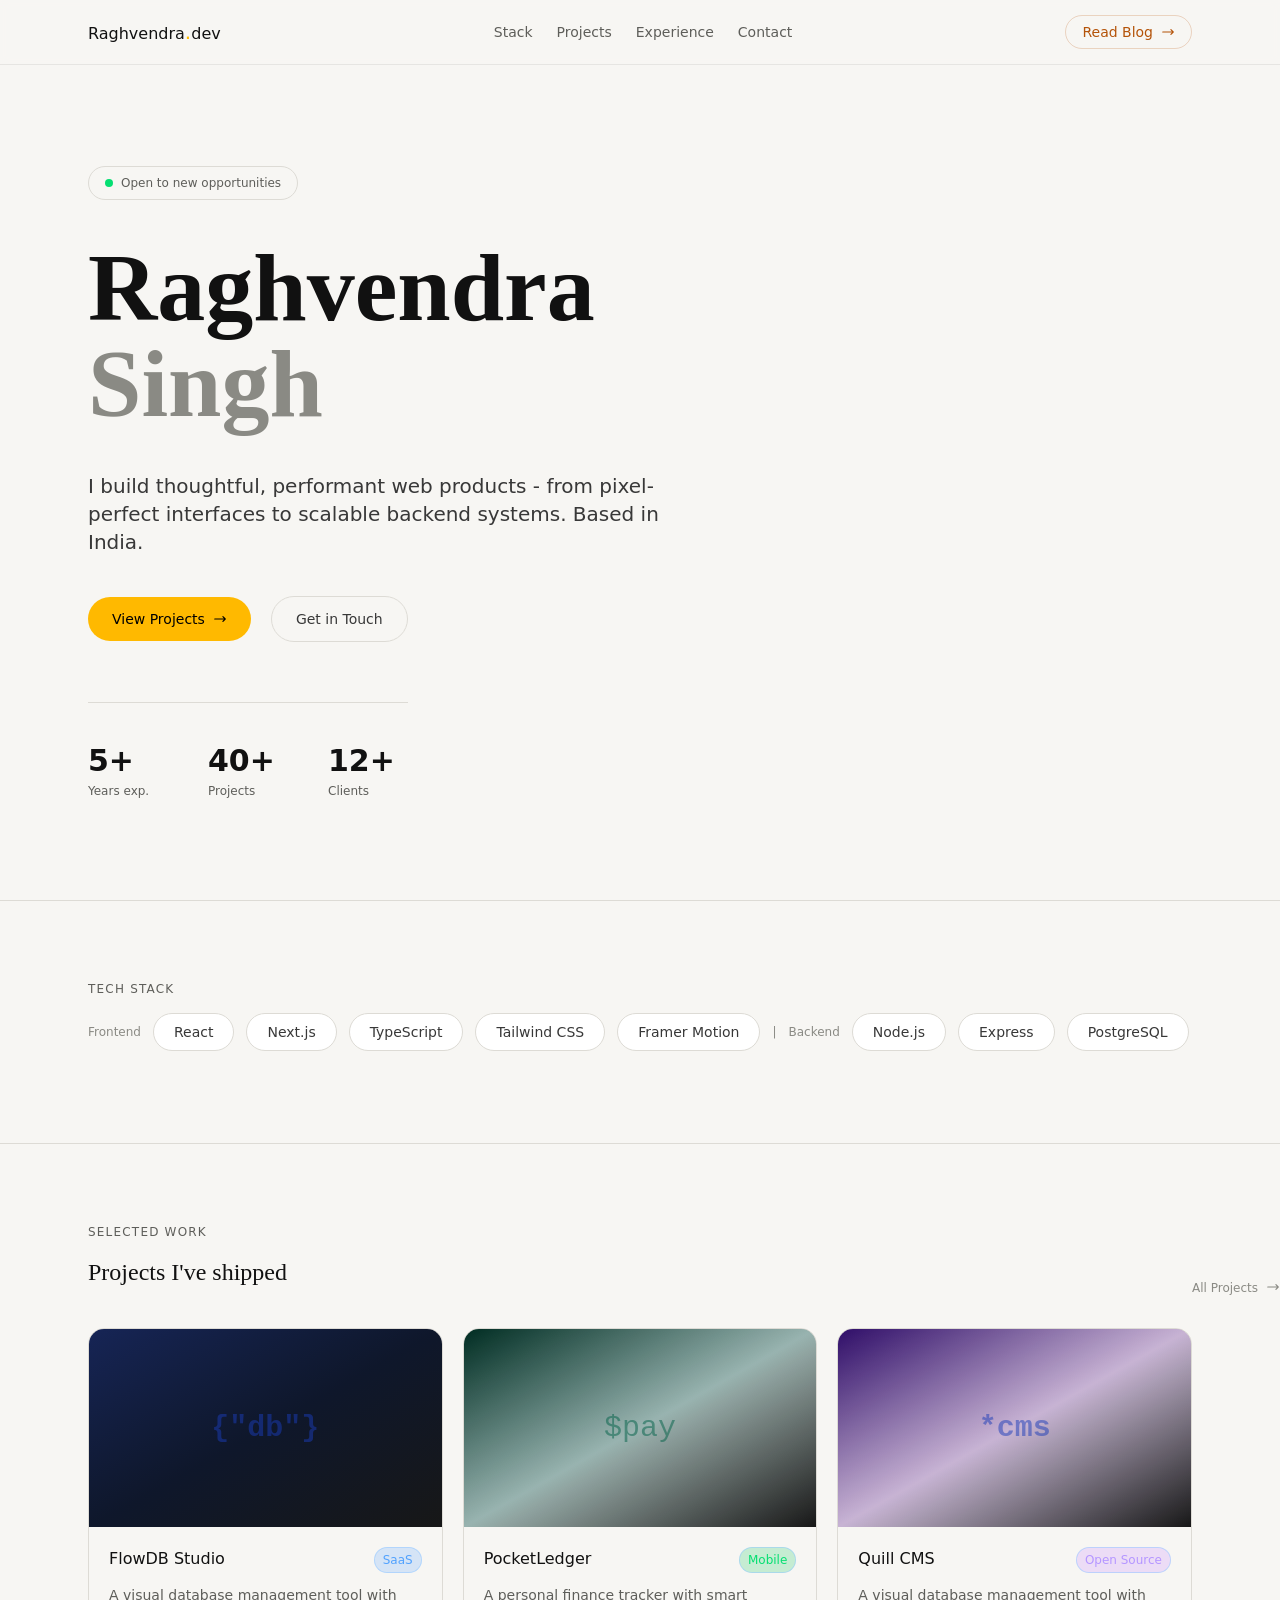
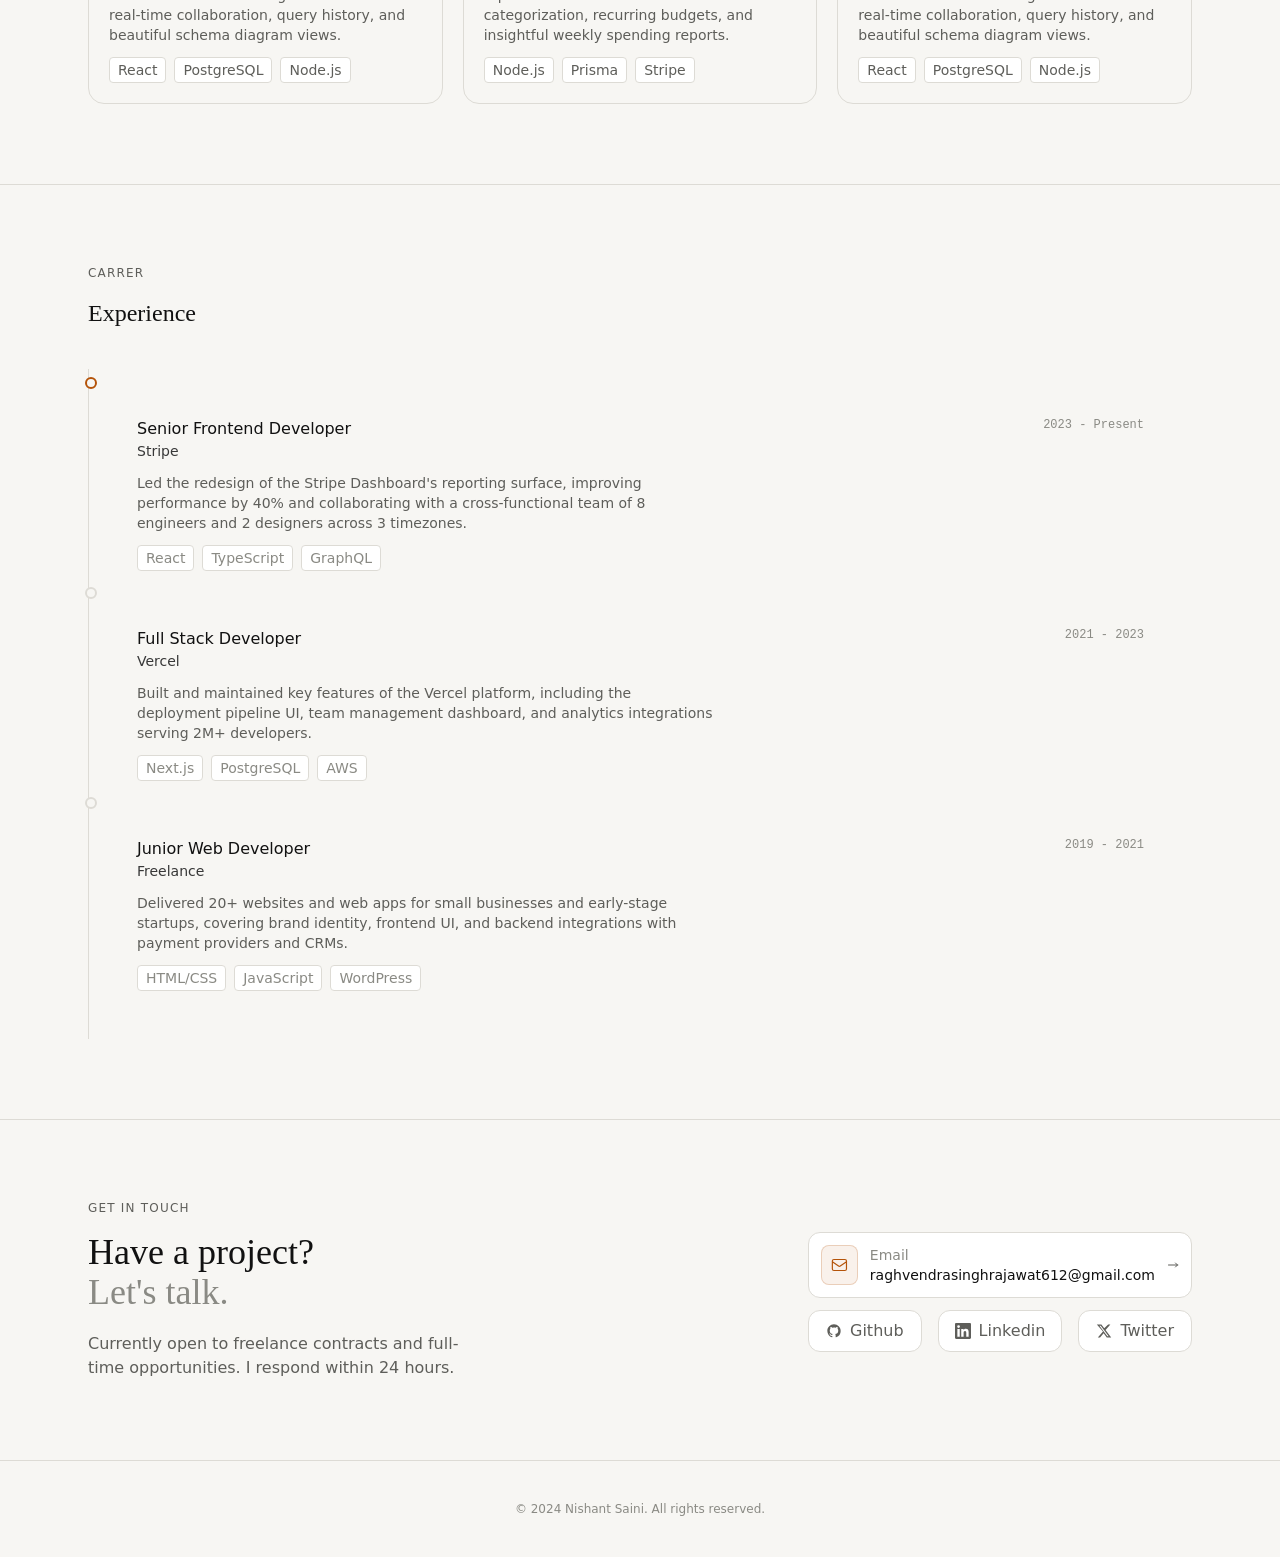
==== index.html @ 2e5f680f "First commit" ====
<!DOCTYPE html>
<html lang="en">

<head>
  <meta charset="UTF-8">
  <meta name="viewport" content="width=device-width, initial-scale=1.0">
  <title>Document</title>
  <link rel="stylesheet" href="output.css">
</head>

<body>
  <header class="border-b border-(--border-subtle) fixed inset-x-0 bg-(--navbar-bg) backdrop-blur-xs z-10">
    <nav class="flex justify-between max-w-6xl mx-auto px-6 items-center h-16">
      <a href="">Raghvendra<span class="text-amber-400 text-xl">.</span>dev</a>

      <ul class="hidden md:flex gap-6 text-sm text-(--text-3)">
        <a href="#text-stack"> <li class="cursor-pointer hover:text-(--text-1) transition-all duration-200">Stack</li></a>
        <a href="#project"> <li class="cursor-pointer hover:text-(--text-1) transition-all duration-200">Projects</li></a>
        <a href="#exp">  <li class="cursor-pointer hover:text-(--text-1) transition-all duration-200">Experience</li></a>
        <a href="#cont"> <li class="cursor-pointer hover:text-(--text-1) transition-all duration-200">Contact</li></a>
       
       
      
       
      </ul>

      <a href="blog.html" class="flex items-center gap-2 text-sm text-(--accent) border border-(--accent-border) px-4 py-1.5
        rounded-full hover:bg-(--accent-dim) hover:border-(--accent) transition-all duration-200">Read Blog <svg
          class="w-3.5 h-3.5" fill="none" stroke="currentColor" viewBox="0 0 24 24">
          <path stroke-linecap="round" stroke-linejoin="round" stroke-width="2" d="M17 8l4 4m0 0l-4 4m4-4H3" />
        </svg>
      </a>
    </nav>
  </header>

  <section class="min-h-screen pt-16 flex justify-center items-center">
    <div class="max-w-6xl mx-auto px-6 text-white w-full">

      <div
        class="inline-flex items-center gap-2 border border-(--border) px-4 py-2 rounded-full text-xs text-(--text-3) mb-10">
        <span class="inline-block h-2 w-2 bg-green-400 rounded-full animate-pulse"></span>
        <p>Open to new opportunities</p>
      </div>

      <h1 class="font-serif text-6xl md:text-8xl lg:text-[6rem] font-bold mb-10 animate-fade-in-up-1">
        <p class="text-(--text-1)">Raghvendra</p>
        <p class="text-(--text-4)">Singh</p>
      </h1>

      <p class="text-(--text-2) text-lg md:text-xl max-w-xl mb-10 animate-fade-in-up-2">I build thoughtful, performant
        web products - from pixel-perfect interfaces to scalable backend systems. Based in India.</p>

      <div class="flex gap-5 items-center mb-15 animate-fade-in-up-2">
        <a href=""
          class="bg-amber-400 hover:bg-amber-300 transition-all duration-200 text-black text-sm font-medium rounded-full px-6 py-3 flex items-center gap-2">View
          Projects <svg class="w-3.5 h-3.5" fill="none" stroke="currentColor" viewBox="0 0 24 24">
            <path stroke-linecap="round" stroke-linejoin="round" stroke-width="2" d="M17 8l4 4m0 0l-4 4m4-4H3" />
          </svg>
        </a>
        <a href="" class="rounded-full px-6 py-3 border border-(--border) text-(--text-2)
        text-sm">Get in Touch</a>
      </div>

      <div class="border-t border-(--border) grid grid-cols-3 pt-10 gap-10 max-w-xs animate-fade-in-up-3">
        <div>
          <p class="text-3xl font-semibold mb-1 text-(--text-1)">5+</p>
          <p class="text-xs text-(--text-3)">Years exp.</p>
        </div>
        <div>
          <p class="text-3xl font-semibold mb-1 text-(--text-1)">40+</p>
          <p class="text-xs text-(--text-3)">Projects</p>
        </div>
        <div>
          <p class="text-3xl font-semibold mb-1 text-(--text-1)">12+</p>
          <p class="text-xs text-(--text-3)">Clients</p>
        </div>
      </div>
    </div>



  </section>


  <section id="text-stack" class="border-t border-(--border) py-20">
    <div class="max-w-6xl mx-auto px-6">
      <h2 class="uppercase text-(--text-3) text-xs tracking-widest mb-4">Tech Stack</h2>

      <div class="flex gap-3 items-center overflow-x-auto pb-3">
        <p class="text-xs text-(--text-4) text-nowrap">Frontend</p>
        <p
          class="text-sm text-(--text-2) border border-(--border) px-5 py-2
            rounded-full bg-(--surface-solid) hover:text-(--accent) hover:border-(--accent-dim) transition-all duration-200 cursor-default text-nowrap">
          React</p>
        <p
          class="text-sm text-(--text-2) border border-(--border) px-5 py-2
            rounded-full bg-(--surface-solid) hover:text-(--accent) hover:border-(--accent-dim) transition-all duration-200 cursor-default text-nowrap">
          Next.js</p>
        <p
          class="text-sm text-(--text-2) border border-(--border) px-5 py-2
            rounded-full bg-(--surface-solid) hover:text-(--accent) hover:border-(--accent-dim) transition-all duration-200 cursor-default text-nowrap">
          TypeScript</p>
        <p
          class="text-sm text-(--text-2) border border-(--border) px-5 py-2
            rounded-full bg-(--surface-solid) hover:text-(--accent) hover:border-(--accent-dim) transition-all duration-200 cursor-default text-nowrap">
          Tailwind CSS</p>
        <p
          class="text-sm text-(--text-2) border border-(--border) px-5 py-2
            rounded-full bg-(--surface-solid) hover:text-(--accent) hover:border-(--accent-dim) transition-all duration-200 cursor-default text-nowrap">
          Framer Motion</p>
        <p class="text-xs text-(--text-4)">|</p>
        <p class="text-xs text-(--text-4) text-nowrap">Backend</p>
        <p
          class="text-sm text-(--text-2) border border-(--border) px-5 py-2
            rounded-full bg-(--surface-solid) hover:text-(--accent) hover:border-(--accent-dim) transition-all duration-200 cursor-default text-nowrap">
          Node.js</p>
        <p
          class="text-sm text-(--text-2) border border-(--border) px-5 py-2
            rounded-full bg-(--surface-solid) hover:text-(--accent) hover:border-(--accent-dim) transition-all duration-200 cursor-default text-nowrap">
          Express</p>
        <p
          class="text-sm text-(--text-2) border border-(--border) px-5 py-2
            rounded-full bg-(--surface-solid) hover:text-(--accent) hover:border-(--accent-dim) transition-all duration-200 cursor-default text-nowrap">
          PostgreSQL</p>
        <p
          class="text-sm text-(--text-2) border border-(--border) px-5 py-2
            rounded-full bg-(--surface-solid) hover:text-(--accent) hover:border-(--accent-dim) transition-all duration-200 cursor-default text-nowrap">
          Prisma ORM</p>
        <p
          class="text-sm text-(--text-2) border border-(--border) px-5 py-2
            rounded-full bg-(--surface-solid) hover:text-(--accent) hover:border-(--accent-dim) transition-all duration-200 cursor-default text-nowrap">
          Redis</p>
        <p class="text-xs text-(--text-4)">|</p>
        <p class="text-xs text-(--text-4) text-nowrap">Devops</p>
        <p
          class="text-sm text-(--text-2) border border-(--border) px-5 py-2
            rounded-full bg-(--surface-solid) hover:text-(--accent) hover:border-(--accent-dim) transition-all duration-200 cursor-default text-nowrap">
          Docker</p>
        <p
          class="text-sm text-(--text-2) border border-(--border) px-5 py-2
            rounded-full bg-(--surface-solid) hover:text-(--accent) hover:border-(--accent-dim) transition-all duration-200 cursor-default text-nowrap">
          AWS</p>
        <p
          class="text-sm text-(--text-2) border border-(--border) px-5 py-2
            rounded-full bg-(--surface-solid) hover:text-(--accent) hover:border-(--accent-dim) transition-all duration-200 cursor-default text-nowrap">
          Vercel</p>
        <p
          class="text-sm text-(--text-2) border border-(--border) px-5 py-2
            rounded-full bg-(--surface-solid) hover:text-(--accent) hover:border-(--accent-dim) transition-all duration-200 cursor-default text-nowrap">
          GitHuv CI/CD</p>
      </div>
    </div>
  </section>


  <section id="project" class="border-t border-(--border) py-20">
    <div class="max-w-6xl mx-auto px-6">
      <h2 class="uppercase text-(--text-3) text-xs tracking-widest mb-4">Selected Work</h2>

      <div class="flex items-center justify-between mb-10">
        <h3 class="font-serif text-2xl">Projects I've shipped</h3>
        <a href="" class="flex text-center gap-2 text-xs text-(--text-4) hover:text-(--accent) translate-full duration-200
     ">All Projects <svg class="w-3.5 h-3.5" fill="none" stroke="currentColor" viewBox="0 0 24 24">
            <path stroke-linecap="round" stroke-linejoin="round" stroke-width="2" d="M17 8l4 4m0 0l-4 4m4-4H3" />
          </svg></a>
      </div>
      <div class="grid grid-cols-1 gap-5 md:grid-cols-2 lg:grid-cols-3">
        <article
          class=" group border border-(--border) rounded-2xl overflow-hidden hover:-translate-y-1.5 transition-all duration-300 hover:border-white/30">
          <div
            class="relative aspect-video flex items-center justify-center bg-linear-to-br from-blue-950 via-slate-900 to-neutral-900">
            <p class="text-3xl font-mono  text-blue-800/50
          font-bold">{"db"}</p>
            <div
              class="absolute bg-black/0 inset-0 group-hover:bg-black/35 flex justify-center items-center transition-all duration-400">
              <p
                class="absolute opacity-0 border border-white/20 rounded-full px-3 py-1.5 group-hover:opacity-100 transition-all duration-400 flex items-center gap-2 bg-white/10 text-xs backdrop-blur-2xl">
                View Project <svg class="w-3.5 h-3.5" fill="none" stroke="currentColor" viewBox="0 0 24 24">
                  <path stroke-linecap="round" stroke-linejoin="round" stroke-width="2" d="M17 8l4 4m0 0l-4 4m4-4H3" />
                </svg>
              </p>
            </div>

          </div>
          <div class="p-5">
            <div class="flex justify-between mb-3">
              <h3>FlowDB Studio</h3>
              <p class="text-xs border border-blue-300/50 px-2 py-1 text-blue-400 rounded-full bg-blue-400/20">SaaS</p>
            </div>
            <p class="mb-3 text-sm text-(--text-3)">A visual database management tool with real-time collaboration,
              query history, and beautiful schema diagram views.</p>
            <div class="flex gap-2 flex-wrap">
              <p class="text-sm text-(--text-3) px-2 py-0.5 border border-(--border) rounded bg-(--surface-solid)">React
              </p>
              <p class="text-sm text-(--text-3) px-2 py-0.5 border border-(--border) rounded bg-(--surface-solid)">
                PostgreSQL</p>
              <p class="text-sm text-(--text-3) px-2 py-0.5 border border-(--border) rounded bg-(--surface-solid)">
                Node.js</p>
            </div>
          </div>
        </article>

        <article
          class=" group border border-(--border) rounded-2xl overflow-hidden hover:-translate-y-1.5 transition-all duration-300 hover:border-white/30">
          <div class="relative aspect-video flex items-center justify-center bg-linear-to-br from-emerald-950 via-teal-900/40 to-neutral-900
">
            <p class="text-3xl font-mono text-emerald-800/50
              ">$pay</p>
            <div
              class="absolute bg-black/0 inset-0 group-hover:bg-black/35 flex justify-center items-center transition-all duration-400">
              <p
                class="absolute opacity-0 border border-white/20 rounded-full px-3 py-1.5 group-hover:opacity-100 transition-all duration-400 flex items-center gap-2 bg-white/10 text-xs backdrop-blur-2xl">
                View Project <svg class="w-3.5 h-3.5" fill="none" stroke="currentColor" viewBox="0 0 24 24">
                  <path stroke-linecap="round" stroke-linejoin="round" stroke-width="2" d="M17 8l4 4m0 0l-4 4m4-4H3" />
                </svg>
              </p>
            </div>

          </div>
          <div class="p-5">
            <div class="flex justify-between mb-3">
              <h3>PocketLedger</h3>
              <p class="text-xs border border-blue-300/50 px-2 py-1 text-green-400 rounded-full bg-green-500/20">Mobile
              </p>
            </div>
            <p class="mb-3 text-sm text-(--text-3)">A personal finance tracker with smart categorization, recurring
              budgets, and insightful weekly spending reports.</p>
            <div class="flex gap-2 flex-wrap">
              <p class="text-sm text-(--text-3) px-2 py-0.5 border border-(--border) rounded bg-(--surface-solid)">
                Node.js</p>
              <p class="text-sm text-(--text-3) px-2 py-0.5 border border-(--border) rounded bg-(--surface-solid)">
                Prisma</p>
              <p class="text-sm text-(--text-3) px-2 py-0.5 border border-(--border) rounded bg-(--surface-solid)">
                Stripe</p>
            </div>
          </div>
        </article>

        <article
          class=" group border border-(--border) rounded-2xl overflow-hidden hover:-translate-y-1.5 transition-all duration-300 hover:border-white/30 md:col-span-2 lg:col-span-1">
          <div class="relative aspect-video flex items-center justify-center bg-linear-to-br  from-violet-950 via-purple-900/30 to-neutral-900
">
            <p class="text-3xl font-mono  text-blue-800/50
          font-bold"> *cms</p>
            <div
              class="absolute bg-black/0 inset-0 group-hover:bg-black/35 flex justify-center items-center transition-all duration-400">
              <p
                class="absolute opacity-0 border border-white/20 rounded-full px-3 py-1.5 group-hover:opacity-100 transition-all duration-400 flex items-center gap-2 bg-white/10 text-xs backdrop-blur-2xl">
                View Project <svg class="w-3.5 h-3.5" fill="none" stroke="currentColor" viewBox="0 0 24 24">
                  <path stroke-linecap="round" stroke-linejoin="round" stroke-width="2" d="M17 8l4 4m0 0l-4 4m4-4H3" />
                </svg>
              </p>
            </div>

          </div>
          <div class="p-5">
            <div class="flex justify-between mb-3">
              <h3>Quill CMS</h3>
              <p class="text-xs border border-blue-300/50 px-2 py-1 text-violet-400/80 rounded-full bg-purple-400/20">
                Open Source
              </p>
            </div>
            <p class="mb-3 text-sm text-(--text-3)">A visual database management tool with real-time collaboration,
              query history, and beautiful schema diagram views.</p>
            <div class="flex gap-2 flex-wrap">
              <p class="text-sm text-(--text-3) px-2 py-0.5 border border-(--border) rounded bg-(--surface-solid)">React
              </p>
              <p class="text-sm text-(--text-3) px-2 py-0.5 border border-(--border) rounded bg-(--surface-solid)">
                PostgreSQL</p>
              <p class="text-sm text-(--text-3) px-2 py-0.5 border border-(--border) rounded bg-(--surface-solid)">
                Node.js</p>
            </div>
          </div>
        </article>
      </div>
    </div>


  </section>


  <section id="exp" class="border-t border-(--border) py-20">
    <div class="max-w-6xl mx-auto px-6">
      <h2 class="uppercase text-(--text-3) text-xs tracking-widest mb-4">Carrer</h2>
      <h3 class="font-serif text-2xl mb-10">Experience</h3>
      <div class="border-l border-(--border)">

        <div class="relative">
          <div class="-left-1 top-2 absolute border-2 border-(--accent) rounded-full w-3 h-3 bg-(--surface)">

          </div>
          <div class="p-12">
            <div class="flex flex-col md:flex-row justify-between mb-3 gap-2">
              <div>
                <h3>Senior Frontend Developer</h3>
                <p class="font-light text-(--text-2) text-sm">Stripe</p>
              </div>

              <p class="text-xs font-mono text-(--text-4)">2023 - Present</p>
            </div>

            <p class="mb-3 text-sm text-(--text-3) max-w-xl">Led the redesign of the Stripe Dashboard's reporting
              surface, improving performance by 40% and collaborating with a cross-functional team of 8 engineers and 2
              designers across 3 timezones.</p>
            <div class="flex gap-2 flex-wrap">
              <p class="text-sm text-(--text-4) px-2 py-0.5 border border-(--border) rounded bg-(--surface-solid)">React
              </p>
              <p class="text-sm text-(--text-4) px-2 py-0.5 border border-(--border) rounded bg-(--surface-solid)">
                TypeScript</p>
              <p class="text-sm text-(--text-4) px-2 py-0.5 border border-(--border) rounded bg-(--surface-solid)">
                GraphQL</p>
            </div>
          </div>
        </div>

        <div class="relative">
          <div class="-left-1 top-2 absolute border-2 border-(--border) rounded-full w-3 h-3 bg-(--surface)">

          </div>
          <div class="p-12 -mt-10">
            <div class="flex flex-col md:flex-row justify-between mb-3 gap-2">
              <div>
                <h3>Full Stack Developer</h3>
                <p class="font-light text-(--text-2) text-sm">Vercel</p>
              </div>

              <p class="text-xs font-mono text-(--text-4)">2021 - 2023</p>
            </div>

            <p class="mb-3 text-sm text-(--text-3) max-w-xl">Built and maintained key features of the Vercel platform,
              including the deployment pipeline UI, team management dashboard, and analytics integrations serving 2M+
              developers.</p>
            <div class="flex gap-2 flex-wrap">
              <p class="text-sm text-(--text-4) px-2 py-0.5 border border-(--border) rounded bg-(--surface-solid)">
                Next.js
              </p>
              <p class="text-sm text-(--text-4) px-2 py-0.5 border border-(--border) rounded bg-(--surface-solid)">
                PostgreSQL</p>
              <p class="text-sm text-(--text-4) px-2 py-0.5 border border-(--border) rounded bg-(--surface-solid)">AWS
              </p>
            </div>
          </div>
        </div>

        <div class="relative">
          <div class="-left-1 top-2 absolute border-2 border-(--border) rounded-full w-3 h-3 bg-(--surface)">

          </div>
          <div class="p-12 -mt-10">
            <div class="flex flex-col md:flex-row justify-between mb-3 gap-2">
              <div>
                <h3>Junior Web Developer</h3>
                <p class="font-light text-(--text-2) text-sm">Freelance</p>
              </div>

              <p class="text-xs font-mono text-(--text-4)">2019 - 2021</p>
            </div>

            <p class="mb-3 text-sm text-(--text-3) max-w-xl">Delivered 20+ websites and web apps for small businesses
              and early-stage startups, covering brand identity, frontend UI, and backend integrations with payment
              providers and CRMs.</p>
            <div class="flex gap-2 flex-wrap">
              <p class="text-sm text-(--text-4) px-2 py-0.5 border border-(--border) rounded bg-(--surface-solid)">
                HTML/CSS</p>
              <p class="text-sm text-(--text-4) px-2 py-0.5 border border-(--border) rounded bg-(--surface-solid)">
                JavaScript</p>
              <p class="text-sm text-(--text-4) px-2 py-0.5 border border-(--border) rounded bg-(--surface-solid)">
                WordPress</p>
            </div>
          </div>
        </div>
      </div>
    </div>

  </section>

  <section id="cont" class="border-t border-(--border) py-20">
    <div class="max-w-6xl mx-auto px-6">
      <h2 class="uppercase text-(--text-3) text-xs tracking-widest mb-4">Get In Touch</h2>
      <div class="flex flex-col gap-10 md:flex-row justify-between">
        <div class="flex-1">
          <h3 class="font-serif text-4xl">Have a project?</h3>
          <h3 class="font-serif text-4xl mb-5 text-(--text-4)      ">Let's talk.</h3>
          <p class="text-(--text-3) max-w-sm">Currently open to freelance contracts and full-time opportunities. I
            respond within 24 hours.</p>
        </div>
        <div class="flex-1 md:max-w-sm">
          <a href="mailto:raghvendrasinghrajawat612@gmail.com"
            class="flex border border-(--border) rounded-xl bg-(--surface-solid) p-3 items-center gap-3">
            <svg class="w-10 h-10 text-(--accent) bg-(--accent-dim) p-2 rounded-lg border border-(--accent-border)"
              fill="none" stroke="currentColor" viewBox="0 0 24 24">
              <path stroke-linecap="round" stroke-linejoin="round" stroke-width="1.5"
                d="M3 8l7.89 5.26a2 2 0 002.22 0L21 8M5 19h14a2 2 0 002-2V7a2 2 0 00-2-2H5a2 2 0 00-2 2v10a2 2 0 002 2z" />
            </svg>
            <div class="flex-1 text-sm">
              <p class="text-(--text-4)">Email</p>
              <p class="text-(--text-1)">raghvendrasinghrajawat612@gmail.com</p>
            </div>

            <svg class="w-3.5 h-3.5 text-(--text-3)" fill="none" stroke="currentColor" viewBox="0 0 24 24">
              <path stroke-linecap="round" stroke-linejoin="round" stroke-width="2" d="M17 8l4 4m0 0l-4 4m4-4H3" />
            </svg>




          </a>
          <div class="mt-3 flex gap-4 ">
            <p
              class="flex flex-1 items-center gap-2 border border-(--border) px-4 py-2 rounded-xl text-(--text-3) font-light justify-center bg-(--surface-solid)">
              <svg class="w-4 h-4" fill="currentColor" viewBox="0 0 24 24">
                <path
                  d="M12 2C6.477 2 2 6.484 2 12.017c0 4.425 2.865 8.18 6.839 9.504.5.092.682-.217.682-.483 0-.237-.008-.868-.013-1.703-2.782.605-3.369-1.343-3.369-1.343-.454-1.158-1.11-1.466-1.11-1.466-.908-.62.069-.608.069-.608 1.003.07 1.531 1.032 1.531 1.032.892 1.53 2.341 1.088 2.91.832.092-.647.35-1.088.636-1.338-2.22-.253-4.555-1.113-4.555-4.951 0-1.093.39-1.988 1.029-2.688-.103-.253-.446-1.272.098-2.65 0 0 .84-.27 2.75 1.026A9.564 9.564 0 0112 6.844c.85.004 1.705.115 2.504.337 1.909-1.296 2.747-1.027 2.747-1.027.546 1.379.202 2.398.1 2.651.64.7 1.028 1.595 1.028 2.688 0 3.848-2.339 4.695-4.566 4.942.359.31.678.921.678 1.856 0 1.338-.012 2.419-.012 2.747 0 .268.18.58.688.482A10.019 10.019 0 0022 12.017C22 6.484 17.522 2 12 2z" />
              </svg>Github</p>

            <p
              class="flex flex-1 items-center gap-2 border border-(--border) px-4 py-2 rounded-xl text-(--text-3) font-light justify-center bg-(--surface-solid)">
              <svg class="w-4 h-4" fill="currentColor" viewBox="0 0 24 24">
                <path
                  d="M20.447 20.452h-3.554v-5.569c0-1.328-.027-3.037-1.852-3.037-1.853 0-2.136 1.445-2.136 2.939v5.667H9.351V9h3.414v1.561h.046c.477-.9 1.637-1.85 3.37-1.85 3.601 0 4.267 2.37 4.267 5.455v6.286zM5.337 7.433a2.062 2.062 0 01-2.063-2.065 2.064 2.064 0 112.063 2.065zm1.782 13.019H3.555V9h3.564v11.452zM22.225 0H1.771C.792 0 0 .774 0 1.729v20.542C0 23.227.792 24 1.771 24h20.451C23.2 24 24 23.227 24 22.271V1.729C24 .774 23.2 0 22.222 0h.003z" />
              </svg>
              </svg>Linkedin</p>

            <p
              class="flex flex-1 items-center gap-2 border border-(--border) px-4 py-2 rounded-xl text-(--text-3) font-light justify-center bg-(--surface-solid)">
              <svg class="w-4 h-4" fill="currentColor" viewBox="0 0 24 24">
                <path
                  d="M18.244 2.25h3.308l-7.227 8.26 8.502 11.24H16.17l-4.714-6.231-5.401 6.231H2.736l7.73-8.835L1.254 2.25H8.08l4.259 5.63 5.905-5.63zm-1.161 17.52h1.833L7.084 4.126H5.117z" />
              </svg>
              </svg>Twitter</p>
          </div>
          <div>

          </div>
        </div>

      </div>


    </div>

  </section>



  <footer>
    <section class="border-t border-(--border) py-10">
      <div class="flex justify-center mx-auto px-6 text-xs text-(--text-4)">
        © 2024 Nishant Saini. All rights reserved.
      </div>

    </section>
  </footer>
</body>

</html>
---- output.css ----
/*! tailwindcss v4.3.3 | MIT License | https://tailwindcss.com */
@layer properties;
@layer theme, base, components, utilities;
@layer theme {
  :root, :host {
    --font-sans: 'Inter', ui-sans-serif, system-ui, sans-serif;
    --font-serif: 'Playfair Display', ui-serif, Georgia, serif;
    --font-mono: 'JetBrains Mono', ui-monospace, 'Courier New', monospace;
    --color-red-400: oklch(70.4% 0.191 22.216);
    --color-amber-300: oklch(87.9% 0.169 91.605);
    --color-amber-400: oklch(82.8% 0.189 84.429);
    --color-green-400: oklch(79.2% 0.209 151.711);
    --color-green-500: oklch(72.3% 0.219 149.579);
    --color-emerald-800: oklch(43.2% 0.095 166.913);
    --color-emerald-950: oklch(26.2% 0.051 172.552);
    --color-teal-900: oklch(38.6% 0.063 188.416);
    --color-blue-300: oklch(80.9% 0.105 251.813);
    --color-blue-400: oklch(70.7% 0.165 254.624);
    --color-blue-800: oklch(42.4% 0.199 265.638);
    --color-blue-950: oklch(28.2% 0.091 267.935);
    --color-violet-300: oklch(81.1% 0.111 293.571);
    --color-violet-400: oklch(70.2% 0.183 293.541);
    --color-violet-800: oklch(43.2% 0.232 292.759);
    --color-violet-950: oklch(28.3% 0.141 291.089);
    --color-purple-300: oklch(82.7% 0.119 306.383);
    --color-purple-400: oklch(71.4% 0.203 305.504);
    --color-purple-900: oklch(38.1% 0.176 304.987);
    --color-pink-300: oklch(82.3% 0.12 346.018);
    --color-slate-900: oklch(20.8% 0.042 265.755);
    --color-neutral-900: oklch(20.5% 0 none);
    --color-black: #000;
    --color-white: #fff;
    --spacing: 0.25rem;
    --container-xs: 20rem;
    --container-sm: 24rem;
    --container-xl: 36rem;
    --container-2xl: 42rem;
    --container-6xl: 72rem;
    --text-xs: 0.75rem;
    --text-xs--line-height: calc(1 / 0.75);
    --text-sm: 0.875rem;
    --text-sm--line-height: calc(1.25 / 0.875);
    --text-base: 1rem;
    --text-base--line-height: calc(1.5 / 1);
    --text-lg: 1.125rem;
    --text-lg--line-height: calc(1.75 / 1.125);
    --text-xl: 1.25rem;
    --text-xl--line-height: calc(1.75 / 1.25);
    --text-2xl: 1.5rem;
    --text-2xl--line-height: calc(2 / 1.5);
    --text-3xl: 1.875rem;
    --text-3xl--line-height: calc(2.25 / 1.875);
    --text-4xl: 2.25rem;
    --text-4xl--line-height: calc(2.5 / 2.25);
    --text-5xl: 3rem;
    --text-5xl--line-height: 1;
    --text-6xl: 3.75rem;
    --text-6xl--line-height: 1;
    --text-8xl: 6rem;
    --text-8xl--line-height: 1;
    --font-weight-extralight: 200;
    --font-weight-light: 300;
    --font-weight-medium: 500;
    --font-weight-semibold: 600;
    --font-weight-bold: 700;
    --tracking-tight: -0.025em;
    --tracking-wide: 0.025em;
    --tracking-widest: 0.1em;
    --leading-tight: 1.25;
    --radius-sm: 0.25rem;
    --radius-lg: 0.5rem;
    --radius-xl: 0.75rem;
    --radius-2xl: 1rem;
    --ease-out: cubic-bezier(0, 0, 0.2, 1);
    --animate-pulse: pulse 2s cubic-bezier(0.4, 0, 0.6, 1) infinite;
    --blur-xs: 4px;
    --blur-2xl: 40px;
    --aspect-video: 16 / 9;
    --default-transition-duration: 150ms;
    --default-transition-timing-function: cubic-bezier(0.4, 0, 0.2, 1);
    --default-font-family: var(--font-sans);
    --default-mono-font-family: var(--font-mono);
  }
}
@layer base {
  *, ::after, ::before, ::backdrop, ::file-selector-button {
    box-sizing: border-box;
    margin: 0;
    padding: 0;
    border: 0 solid;
  }
  html, :host {
    line-height: 1.5;
    -webkit-text-size-adjust: 100%;
    tab-size: 4;
    font-family: var(--default-font-family, -apple-system, BlinkMacSystemFont, "Segoe UI", Roboto, "Helvetica Neue", "Noto Sans", Arial, sans-serif, "Apple Color Emoji", "Segoe UI Emoji", "Segoe UI Symbol", "Noto Color Emoji");
    font-feature-settings: var(--default-font-feature-settings, normal);
    font-variation-settings: var(--default-font-variation-settings, normal);
    -webkit-tap-highlight-color: transparent;
  }
  hr {
    height: 0;
    color: inherit;
    border-top-width: 1px;
  }
  abbr:where([title]) {
    -webkit-text-decoration: underline dotted;
    text-decoration: underline dotted;
  }
  h1, h2, h3, h4, h5, h6 {
    font-size: inherit;
    font-weight: inherit;
  }
  a {
    color: inherit;
    -webkit-text-decoration: inherit;
    text-decoration: inherit;
  }
  b, strong {
    font-weight: bolder;
  }
  code, kbd, samp, pre {
    font-family: var(--default-mono-font-family, ui-monospace, SFMono-Regular, Menlo, Monaco, Consolas, "Liberation Mono", "Courier New", monospace);
    font-feature-settings: var(--default-mono-font-feature-settings, normal);
    font-variation-settings: var(--default-mono-font-variation-settings, normal);
    font-size: 1em;
  }
  small {
    font-size: 80%;
  }
  sub, sup {
    font-size: 75%;
    line-height: 0;
    position: relative;
    vertical-align: baseline;
  }
  sub {
    bottom: -0.25em;
  }
  sup {
    top: -0.5em;
  }
  table {
    text-indent: 0;
    border-color: inherit;
    border-collapse: collapse;
  }
  :-moz-focusring:where(:not(iframe)) {
    outline: auto;
  }
  progress {
    vertical-align: baseline;
  }
  summary {
    display: list-item;
  }
  ol, ul, menu {
    list-style: none;
  }
  img, svg, video, canvas, audio, iframe, embed, object {
    display: block;
    vertical-align: middle;
  }
  img, video {
    max-width: 100%;
    height: auto;
  }
  button, input, select, optgroup, textarea, ::file-selector-button {
    font: inherit;
    font-feature-settings: inherit;
    font-variation-settings: inherit;
    letter-spacing: inherit;
    color: inherit;
    border-radius: 0;
    background-color: transparent;
    opacity: 1;
  }
  :where(select:is([multiple], [size])) optgroup {
    font-weight: bolder;
  }
  :where(select:is([multiple], [size])) optgroup option {
    padding-inline-start: 20px;
  }
  ::file-selector-button {
    margin-inline-end: 4px;
  }
  ::placeholder {
    opacity: 1;
  }
  @supports (not (-webkit-appearance: -apple-pay-button))  or (contain-intrinsic-size: 1px) {
    ::placeholder {
      color: currentcolor;
      @supports (color: color-mix(in lab, red, red)) {
        color: color-mix(in oklab, currentcolor 50%, transparent);
      }
    }
  }
  textarea {
    resize: vertical;
  }
  ::-webkit-search-decoration {
    -webkit-appearance: none;
  }
  ::-webkit-date-and-time-value {
    min-height: 1lh;
    text-align: inherit;
  }
  ::-webkit-datetime-edit {
    display: inline-flex;
  }
  ::-webkit-datetime-edit-fields-wrapper {
    padding: 0;
  }
  ::-webkit-datetime-edit, ::-webkit-datetime-edit-year-field, ::-webkit-datetime-edit-month-field, ::-webkit-datetime-edit-day-field, ::-webkit-datetime-edit-hour-field, ::-webkit-datetime-edit-minute-field, ::-webkit-datetime-edit-second-field, ::-webkit-datetime-edit-millisecond-field, ::-webkit-datetime-edit-meridiem-field {
    padding-block: 0;
  }
  ::-webkit-calendar-picker-indicator {
    line-height: 1;
  }
  :-moz-ui-invalid {
    box-shadow: none;
  }
  button, input:where([type="button"], [type="reset"], [type="submit"]), ::file-selector-button {
    appearance: button;
  }
  ::-webkit-inner-spin-button, ::-webkit-outer-spin-button {
    height: auto;
  }
  [hidden]:where(:not([hidden="until-found"])) {
    display: none !important;
  }
}
@layer utilities {
  .absolute {
    position: absolute;
  }
  .fixed {
    position: fixed;
  }
  .relative {
    position: relative;
  }
  .static {
    position: static;
  }
  .sticky {
    position: sticky;
  }
  .inset-0 {
    inset: 0px;
  }
  .inset-x-0 {
    inset-inline: 0px;
  }
  .top-1 {
    top: var(--spacing);
  }
  .top-1\.5 {
    top: calc(var(--spacing) * 1.5);
  }
  .top-2 {
    top: calc(var(--spacing) * 2);
  }
  .top-3 {
    top: calc(var(--spacing) * 3);
  }
  .top-30 {
    top: calc(var(--spacing) * 30);
  }
  .-right-0 {
    right: 0px;
  }
  .-right-0\.5 {
    right: calc(var(--spacing) * -0.5);
  }
  .right-3 {
    right: calc(var(--spacing) * 3);
  }
  .-left-0 {
    left: 0px;
  }
  .-left-0\.5 {
    left: calc(var(--spacing) * -0.5);
  }
  .-left-1 {
    left: calc(var(--spacing) * -1);
  }
  .-left-1\.5 {
    left: calc(var(--spacing) * -1.5);
  }
  .-left-2 {
    left: calc(var(--spacing) * -2);
  }
  .-left-3 {
    left: calc(var(--spacing) * -3);
  }
  .-left-5 {
    left: calc(var(--spacing) * -5);
  }
  .left-2 {
    left: calc(var(--spacing) * 2);
  }
  .left-3 {
    left: calc(var(--spacing) * 3);
  }
  .z-10 {
    z-index: 10;
  }
  .container {
    width: 100%;
    @media (width >= 40rem) {
      max-width: 40rem;
    }
    @media (width >= 48rem) {
      max-width: 48rem;
    }
    @media (width >= 64rem) {
      max-width: 64rem;
    }
    @media (width >= 80rem) {
      max-width: 80rem;
    }
    @media (width >= 96rem) {
      max-width: 96rem;
    }
  }
  .mx-auto {
    margin-inline: auto;
  }
  .-mt-10 {
    margin-top: calc(var(--spacing) * -10);
  }
  .mt-2 {
    margin-top: calc(var(--spacing) * 2);
  }
  .mt-2\.5 {
    margin-top: calc(var(--spacing) * 2.5);
  }
  .mt-3 {
    margin-top: calc(var(--spacing) * 3);
  }
  .mt-6 {
    margin-top: calc(var(--spacing) * 6);
  }
  .mt-10 {
    margin-top: calc(var(--spacing) * 10);
  }
  .mb-1 {
    margin-bottom: var(--spacing);
  }
  .mb-3 {
    margin-bottom: calc(var(--spacing) * 3);
  }
  .mb-4 {
    margin-bottom: calc(var(--spacing) * 4);
  }
  .mb-5 {
    margin-bottom: calc(var(--spacing) * 5);
  }
  .mb-6 {
    margin-bottom: calc(var(--spacing) * 6);
  }
  .mb-7 {
    margin-bottom: calc(var(--spacing) * 7);
  }
  .mb-8 {
    margin-bottom: calc(var(--spacing) * 8);
  }
  .mb-10 {
    margin-bottom: calc(var(--spacing) * 10);
  }
  .mb-15 {
    margin-bottom: calc(var(--spacing) * 15);
  }
  .line-clamp-1 {
    overflow: hidden;
    display: -webkit-box;
    -webkit-box-orient: vertical;
    -webkit-line-clamp: 1;
  }
  .contents {
    display: contents;
  }
  .flex {
    display: flex;
  }
  .grid {
    display: grid;
  }
  .hidden {
    display: none;
  }
  .inline-block {
    display: inline-block;
  }
  .inline-flex {
    display: inline-flex;
  }
  .table {
    display: table;
  }
  .aspect-video {
    aspect-ratio: var(--aspect-video);
  }
  .h-1 {
    height: var(--spacing);
  }
  .h-1\.5 {
    height: calc(var(--spacing) * 1.5);
  }
  .h-2 {
    height: calc(var(--spacing) * 2);
  }
  .h-2\.5 {
    height: calc(var(--spacing) * 2.5);
  }
  .h-3 {
    height: calc(var(--spacing) * 3);
  }
  .h-3\.5 {
    height: calc(var(--spacing) * 3.5);
  }
  .h-4 {
    height: calc(var(--spacing) * 4);
  }
  .h-5 {
    height: calc(var(--spacing) * 5);
  }
  .h-10 {
    height: calc(var(--spacing) * 10);
  }
  .h-16 {
    height: calc(var(--spacing) * 16);
  }
  .min-h-screen {
    min-height: 100vh;
  }
  .w-1 {
    width: var(--spacing);
  }
  .w-2 {
    width: calc(var(--spacing) * 2);
  }
  .w-2\.5 {
    width: calc(var(--spacing) * 2.5);
  }
  .w-3 {
    width: calc(var(--spacing) * 3);
  }
  .w-3\.5 {
    width: calc(var(--spacing) * 3.5);
  }
  .w-4 {
    width: calc(var(--spacing) * 4);
  }
  .w-5 {
    width: calc(var(--spacing) * 5);
  }
  .w-6 {
    width: calc(var(--spacing) * 6);
  }
  .w-10 {
    width: calc(var(--spacing) * 10);
  }
  .w-15 {
    width: calc(var(--spacing) * 15);
  }
  .w-20 {
    width: calc(var(--spacing) * 20);
  }
  .w-30 {
    width: calc(var(--spacing) * 30);
  }
  .w-40 {
    width: calc(var(--spacing) * 40);
  }
  .w-full {
    width: 100%;
  }
  .max-w-2xl {
    max-width: var(--container-2xl);
  }
  .max-w-6xl {
    max-width: var(--container-6xl);
  }
  .max-w-sm {
    max-width: var(--container-sm);
  }
  .max-w-xl {
    max-width: var(--container-xl);
  }
  .max-w-xs {
    max-width: var(--container-xs);
  }
  .min-w-2 {
    min-width: calc(var(--spacing) * 2);
  }
  .min-w-10 {
    min-width: calc(var(--spacing) * 10);
  }
  .flex-1 {
    flex: 1;
  }
  .border-collapse {
    border-collapse: collapse;
  }
  .translate-full {
    --tw-translate-x: 100%;
    --tw-translate-y: 100%;
    translate: var(--tw-translate-x) var(--tw-translate-y);
  }
  .rotate-180 {
    rotate: 180deg;
  }
  .transform {
    transform: var(--tw-rotate-x,) var(--tw-rotate-y,) var(--tw-rotate-z,) var(--tw-skew-x,) var(--tw-skew-y,);
  }
  .animate-pulse {
    animation: var(--animate-pulse);
  }
  .cursor-default {
    cursor: default;
  }
  .cursor-pointer {
    cursor: pointer;
  }
  .resize {
    resize: both;
  }
  .grid-cols-1 {
    grid-template-columns: repeat(1, minmax(0, 1fr));
  }
  .grid-cols-3 {
    grid-template-columns: repeat(3, minmax(0, 1fr));
  }
  .flex-col {
    flex-direction: column;
  }
  .flex-wrap {
    flex-wrap: wrap;
  }
  .place-items-center {
    place-items: center;
  }
  .items-center {
    align-items: center;
  }
  .items-start {
    align-items: flex-start;
  }
  .justify-between {
    justify-content: space-between;
  }
  .justify-center {
    justify-content: center;
  }
  .gap-1 {
    gap: var(--spacing);
  }
  .gap-2 {
    gap: calc(var(--spacing) * 2);
  }
  .gap-2\.5 {
    gap: calc(var(--spacing) * 2.5);
  }
  .gap-3 {
    gap: calc(var(--spacing) * 3);
  }
  .gap-4 {
    gap: calc(var(--spacing) * 4);
  }
  .gap-5 {
    gap: calc(var(--spacing) * 5);
  }
  .gap-6 {
    gap: calc(var(--spacing) * 6);
  }
  .gap-7 {
    gap: calc(var(--spacing) * 7);
  }
  .gap-8 {
    gap: calc(var(--spacing) * 8);
  }
  .gap-10 {
    gap: calc(var(--spacing) * 10);
  }
  .gap-20 {
    gap: calc(var(--spacing) * 20);
  }
  :where(.space-y-1 > :not(:last-child)) {
    --tw-space-y-reverse: 0;
    margin-block-start: calc(var(--spacing) * var(--tw-space-y-reverse));
    margin-block-end: calc(var(--spacing) * calc(1 - var(--tw-space-y-reverse)));
  }
  :where(.space-y-5 > :not(:last-child)) {
    --tw-space-y-reverse: 0;
    margin-block-start: calc(calc(var(--spacing) * 5) * var(--tw-space-y-reverse));
    margin-block-end: calc(calc(var(--spacing) * 5) * calc(1 - var(--tw-space-y-reverse)));
  }
  .overflow-hidden {
    overflow: hidden;
  }
  .overflow-x-auto {
    overflow-x: auto;
  }
  .rounded {
    border-radius: 0.25rem;
  }
  .rounded-2xl {
    border-radius: var(--radius-2xl);
  }
  .rounded-full {
    border-radius: calc(infinity * 1px);
  }
  .rounded-lg {
    border-radius: var(--radius-lg);
  }
  .rounded-sm {
    border-radius: var(--radius-sm);
  }
  .rounded-xl {
    border-radius: var(--radius-xl);
  }
  .border {
    border-style: var(--tw-border-style);
    border-width: 1px;
  }
  .border-2 {
    border-style: var(--tw-border-style);
    border-width: 2px;
  }
  .border-t {
    border-top-style: var(--tw-border-style);
    border-top-width: 1px;
  }
  .border-b {
    border-bottom-style: var(--tw-border-style);
    border-bottom-width: 1px;
  }
  .border-l {
    border-left-style: var(--tw-border-style);
    border-left-width: 1px;
  }
  .border-l-2 {
    border-left-style: var(--tw-border-style);
    border-left-width: 2px;
  }
  .border-\(--a\) {
    border-color: var(--a);
  }
  .border-\(--accent\) {
    border-color: var(--accent);
  }
  .border-\(--accent-border\) {
    border-color: var(--accent-border);
  }
  .border-\(--borde\) {
    border-color: var(--borde);
  }
  .border-\(--border\) {
    border-color: var(--border);
  }
  .border-\(--border-subtle\) {
    border-color: var(--border-subtle);
  }
  .border-blue-300 {
    border-color: var(--color-blue-300);
  }
  .border-blue-300\/50 {
    border-color: color-mix(in srgb, oklch(80.9% 0.105 251.813) 50%, transparent);
    @supports (color: color-mix(in lab, red, red)) {
      border-color: color-mix(in oklab, var(--color-blue-300) 50%, transparent);
    }
  }
  .border-white {
    border-color: var(--color-white);
  }
  .border-white\/20 {
    border-color: color-mix(in srgb, #fff 20%, transparent);
    @supports (color: color-mix(in lab, red, red)) {
      border-color: color-mix(in oklab, var(--color-white) 20%, transparent);
    }
  }
  .border-b-black {
    border-bottom-color: var(--color-black);
  }
  .bg-\(--accent\) {
    background-color: var(--accent);
  }
  .bg-\(--accent-dim\) {
    background-color: var(--accent-dim);
  }
  .bg-\(--navbar-bg\) {
    background-color: var(--navbar-bg);
  }
  .bg-\(--s\) {
    background-color: var(--s);
  }
  .bg-\(--surface\) {
    background-color: var(--surface);
  }
  .bg-\(--surface-\) {
    background-color: var(--surface-);
  }
  .bg-\(--surface-solid\) {
    background-color: var(--surface-solid);
  }
  .bg-\(--text-4\) {
    background-color: var(--text-4);
  }
  .bg-\(--text-d4\) {
    background-color: var(--text-d4);
  }
  .bg-amber-400 {
    background-color: var(--color-amber-400);
  }
  .bg-black {
    background-color: var(--color-black);
  }
  .bg-black\/0 {
    background-color: color-mix(in srgb, #000 0%, transparent);
    @supports (color: color-mix(in lab, red, red)) {
      background-color: color-mix(in oklab, var(--color-black) 0%, transparent);
    }
  }
  .bg-blue-400 {
    background-color: var(--color-blue-400);
  }
  .bg-blue-400\/20 {
    background-color: color-mix(in srgb, oklch(70.7% 0.165 254.624) 20%, transparent);
    @supports (color: color-mix(in lab, red, red)) {
      background-color: color-mix(in oklab, var(--color-blue-400) 20%, transparent);
    }
  }
  .bg-green-400 {
    background-color: var(--color-green-400);
  }
  .bg-green-400\/20 {
    background-color: color-mix(in srgb, oklch(79.2% 0.209 151.711) 20%, transparent);
    @supports (color: color-mix(in lab, red, red)) {
      background-color: color-mix(in oklab, var(--color-green-400) 20%, transparent);
    }
  }
  .bg-green-500 {
    background-color: var(--color-green-500);
  }
  .bg-green-500\/20 {
    background-color: color-mix(in srgb, oklch(72.3% 0.219 149.579) 20%, transparent);
    @supports (color: color-mix(in lab, red, red)) {
      background-color: color-mix(in oklab, var(--color-green-500) 20%, transparent);
    }
  }
  .bg-purple-300 {
    background-color: var(--color-purple-300);
  }
  .bg-purple-300\/20 {
    background-color: color-mix(in srgb, oklch(82.7% 0.119 306.383) 20%, transparent);
    @supports (color: color-mix(in lab, red, red)) {
      background-color: color-mix(in oklab, var(--color-purple-300) 20%, transparent);
    }
  }
  .bg-purple-400 {
    background-color: var(--color-purple-400);
  }
  .bg-purple-400\/20 {
    background-color: color-mix(in srgb, oklch(71.4% 0.203 305.504) 20%, transparent);
    @supports (color: color-mix(in lab, red, red)) {
      background-color: color-mix(in oklab, var(--color-purple-400) 20%, transparent);
    }
  }
  .bg-red-400 {
    background-color: var(--color-red-400);
  }
  .bg-white {
    background-color: var(--color-white);
  }
  .bg-white\/10 {
    background-color: color-mix(in srgb, #fff 10%, transparent);
    @supports (color: color-mix(in lab, red, red)) {
      background-color: color-mix(in oklab, var(--color-white) 10%, transparent);
    }
  }
  .bg-linear-to-br {
    --tw-gradient-position: to bottom right;
    @supports (background-image: linear-gradient(in lab, red, red)) {
      --tw-gradient-position: to bottom right in oklab;
    }
    background-image: linear-gradient(var(--tw-gradient-stops));
  }
  .from-blue-950 {
    --tw-gradient-from: var(--color-blue-950);
    --tw-gradient-stops: var(--tw-gradient-via-stops, var(--tw-gradient-position), var(--tw-gradient-from) var(--tw-gradient-from-position), var(--tw-gradient-to) var(--tw-gradient-to-position));
  }
  .from-emerald-950 {
    --tw-gradient-from: var(--color-emerald-950);
    --tw-gradient-stops: var(--tw-gradient-via-stops, var(--tw-gradient-position), var(--tw-gradient-from) var(--tw-gradient-from-position), var(--tw-gradient-to) var(--tw-gradient-to-position));
  }
  .from-violet-950 {
    --tw-gradient-from: var(--color-violet-950);
    --tw-gradient-stops: var(--tw-gradient-via-stops, var(--tw-gradient-position), var(--tw-gradient-from) var(--tw-gradient-from-position), var(--tw-gradient-to) var(--tw-gradient-to-position));
  }
  .via-purple-900 {
    --tw-gradient-via: var(--color-purple-900);
    --tw-gradient-via-stops: var(--tw-gradient-position), var(--tw-gradient-from) var(--tw-gradient-from-position), var(--tw-gradient-via) var(--tw-gradient-via-position), var(--tw-gradient-to) var(--tw-gradient-to-position);
    --tw-gradient-stops: var(--tw-gradient-via-stops);
  }
  .via-purple-900\/30 {
    --tw-gradient-via: color-mix(in srgb, oklch(38.1% 0.176 304.987) 30%, transparent);
    @supports (color: color-mix(in lab, red, red)) {
      --tw-gradient-via: color-mix(in oklab, var(--color-purple-900) 30%, transparent);
    }
    --tw-gradient-via-stops: var(--tw-gradient-position), var(--tw-gradient-from) var(--tw-gradient-from-position), var(--tw-gradient-via) var(--tw-gradient-via-position), var(--tw-gradient-to) var(--tw-gradient-to-position);
    --tw-gradient-stops: var(--tw-gradient-via-stops);
  }
  .via-slate-900 {
    --tw-gradient-via: var(--color-slate-900);
    --tw-gradient-via-stops: var(--tw-gradient-position), var(--tw-gradient-from) var(--tw-gradient-from-position), var(--tw-gradient-via) var(--tw-gradient-via-position), var(--tw-gradient-to) var(--tw-gradient-to-position);
    --tw-gradient-stops: var(--tw-gradient-via-stops);
  }
  .via-teal-900 {
    --tw-gradient-via: var(--color-teal-900);
    --tw-gradient-via-stops: var(--tw-gradient-position), var(--tw-gradient-from) var(--tw-gradient-from-position), var(--tw-gradient-via) var(--tw-gradient-via-position), var(--tw-gradient-to) var(--tw-gradient-to-position);
    --tw-gradient-stops: var(--tw-gradient-via-stops);
  }
  .via-teal-900\/40 {
    --tw-gradient-via: color-mix(in srgb, oklch(38.6% 0.063 188.416) 40%, transparent);
    @supports (color: color-mix(in lab, red, red)) {
      --tw-gradient-via: color-mix(in oklab, var(--color-teal-900) 40%, transparent);
    }
    --tw-gradient-via-stops: var(--tw-gradient-position), var(--tw-gradient-from) var(--tw-gradient-from-position), var(--tw-gradient-via) var(--tw-gradient-via-position), var(--tw-gradient-to) var(--tw-gradient-to-position);
    --tw-gradient-stops: var(--tw-gradient-via-stops);
  }
  .to-neutral-900 {
    --tw-gradient-to: var(--color-neutral-900);
    --tw-gradient-stops: var(--tw-gradient-via-stops, var(--tw-gradient-position), var(--tw-gradient-from) var(--tw-gradient-from-position), var(--tw-gradient-to) var(--tw-gradient-to-position));
  }
  .to-pink-300 {
    --tw-gradient-to: var(--color-pink-300);
    --tw-gradient-stops: var(--tw-gradient-via-stops, var(--tw-gradient-position), var(--tw-gradient-from) var(--tw-gradient-from-position), var(--tw-gradient-to) var(--tw-gradient-to-position));
  }
  .p-1 {
    padding: var(--spacing);
  }
  .p-2 {
    padding: calc(var(--spacing) * 2);
  }
  .p-3 {
    padding: calc(var(--spacing) * 3);
  }
  .p-4 {
    padding: calc(var(--spacing) * 4);
  }
  .p-5 {
    padding: calc(var(--spacing) * 5);
  }
  .p-6 {
    padding: calc(var(--spacing) * 6);
  }
  .p-10 {
    padding: calc(var(--spacing) * 10);
  }
  .p-12 {
    padding: calc(var(--spacing) * 12);
  }
  .p-15 {
    padding: calc(var(--spacing) * 15);
  }
  .p-16 {
    padding: calc(var(--spacing) * 16);
  }
  .px-2 {
    padding-inline: calc(var(--spacing) * 2);
  }
  .px-3 {
    padding-inline: calc(var(--spacing) * 3);
  }
  .px-4 {
    padding-inline: calc(var(--spacing) * 4);
  }
  .px-5 {
    padding-inline: calc(var(--spacing) * 5);
  }
  .px-6 {
    padding-inline: calc(var(--spacing) * 6);
  }
  .py-0 {
    padding-block: 0px;
  }
  .py-0\.5 {
    padding-block: calc(var(--spacing) * 0.5);
  }
  .py-1 {
    padding-block: var(--spacing);
  }
  .py-1\.5 {
    padding-block: calc(var(--spacing) * 1.5);
  }
  .py-2 {
    padding-block: calc(var(--spacing) * 2);
  }
  .py-3 {
    padding-block: calc(var(--spacing) * 3);
  }
  .py-7 {
    padding-block: calc(var(--spacing) * 7);
  }
  .py-10 {
    padding-block: calc(var(--spacing) * 10);
  }
  .py-15 {
    padding-block: calc(var(--spacing) * 15);
  }
  .py-20 {
    padding-block: calc(var(--spacing) * 20);
  }
  .py-21 {
    padding-block: calc(var(--spacing) * 21);
  }
  .pt-1 {
    padding-top: var(--spacing);
  }
  .pt-3 {
    padding-top: calc(var(--spacing) * 3);
  }
  .pt-4 {
    padding-top: calc(var(--spacing) * 4);
  }
  .pt-5 {
    padding-top: calc(var(--spacing) * 5);
  }
  .pt-10 {
    padding-top: calc(var(--spacing) * 10);
  }
  .pt-15 {
    padding-top: calc(var(--spacing) * 15);
  }
  .pt-16 {
    padding-top: calc(var(--spacing) * 16);
  }
  .pb-3 {
    padding-bottom: calc(var(--spacing) * 3);
  }
  .pb-5 {
    padding-bottom: calc(var(--spacing) * 5);
  }
  .pl-6 {
    padding-left: calc(var(--spacing) * 6);
  }
  .text-center {
    text-align: center;
  }
  .font-mono {
    font-family: var(--font-mono);
  }
  .font-serif {
    font-family: var(--font-serif);
  }
  .text-2xl {
    font-size: var(--text-2xl);
    line-height: var(--tw-leading, var(--text-2xl--line-height));
  }
  .text-3xl {
    font-size: var(--text-3xl);
    line-height: var(--tw-leading, var(--text-3xl--line-height));
  }
  .text-4xl {
    font-size: var(--text-4xl);
    line-height: var(--tw-leading, var(--text-4xl--line-height));
  }
  .text-5xl {
    font-size: var(--text-5xl);
    line-height: var(--tw-leading, var(--text-5xl--line-height));
  }
  .text-6xl {
    font-size: var(--text-6xl);
    line-height: var(--tw-leading, var(--text-6xl--line-height));
  }
  .text-base {
    font-size: var(--text-base);
    line-height: var(--tw-leading, var(--text-base--line-height));
  }
  .text-lg {
    font-size: var(--text-lg);
    line-height: var(--tw-leading, var(--text-lg--line-height));
  }
  .text-sm {
    font-size: var(--text-sm);
    line-height: var(--tw-leading, var(--text-sm--line-height));
  }
  .text-xl {
    font-size: var(--text-xl);
    line-height: var(--tw-leading, var(--text-xl--line-height));
  }
  .text-xs {
    font-size: var(--text-xs);
    line-height: var(--tw-leading, var(--text-xs--line-height));
  }
  .leading-2 {
    --tw-leading: calc(var(--spacing) * 2);
    line-height: calc(var(--spacing) * 2);
  }
  .leading-3 {
    --tw-leading: calc(var(--spacing) * 3);
    line-height: calc(var(--spacing) * 3);
  }
  .leading-4 {
    --tw-leading: calc(var(--spacing) * 4);
    line-height: calc(var(--spacing) * 4);
  }
  .leading-5 {
    --tw-leading: calc(var(--spacing) * 5);
    line-height: calc(var(--spacing) * 5);
  }
  .leading-6 {
    --tw-leading: calc(var(--spacing) * 6);
    line-height: calc(var(--spacing) * 6);
  }
  .leading-7 {
    --tw-leading: calc(var(--spacing) * 7);
    line-height: calc(var(--spacing) * 7);
  }
  .leading-8 {
    --tw-leading: calc(var(--spacing) * 8);
    line-height: calc(var(--spacing) * 8);
  }
  .leading-11 {
    --tw-leading: calc(var(--spacing) * 11);
    line-height: calc(var(--spacing) * 11);
  }
  .leading-14 {
    --tw-leading: calc(var(--spacing) * 14);
    line-height: calc(var(--spacing) * 14);
  }
  .leading-15 {
    --tw-leading: calc(var(--spacing) * 15);
    line-height: calc(var(--spacing) * 15);
  }
  .leading-16 {
    --tw-leading: calc(var(--spacing) * 16);
    line-height: calc(var(--spacing) * 16);
  }
  .leading-tight {
    --tw-leading: var(--leading-tight);
    line-height: var(--leading-tight);
  }
  .font-bold {
    --tw-font-weight: var(--font-weight-bold);
    font-weight: var(--font-weight-bold);
  }
  .font-extralight {
    --tw-font-weight: var(--font-weight-extralight);
    font-weight: var(--font-weight-extralight);
  }
  .font-light {
    --tw-font-weight: var(--font-weight-light);
    font-weight: var(--font-weight-light);
  }
  .font-medium {
    --tw-font-weight: var(--font-weight-medium);
    font-weight: var(--font-weight-medium);
  }
  .font-semibold {
    --tw-font-weight: var(--font-weight-semibold);
    font-weight: var(--font-weight-semibold);
  }
  .tracking-tight {
    --tw-tracking: var(--tracking-tight);
    letter-spacing: var(--tracking-tight);
  }
  .tracking-wide {
    --tw-tracking: var(--tracking-wide);
    letter-spacing: var(--tracking-wide);
  }
  .tracking-widest {
    --tw-tracking: var(--tracking-widest);
    letter-spacing: var(--tracking-widest);
  }
  .text-nowrap {
    text-wrap: nowrap;
  }
  .text-wrap {
    text-wrap: wrap;
  }
  .text-\(--accent\) {
    color: var(--accent);
  }
  .text-\(--accent\)\/80 {
    color: var(--accent);
    @supports (color: color-mix(in lab, red, red)) {
      color: color-mix(in oklab, var(--accent) 80%, transparent);
    }
  }
  .text-\(--te\) {
    color: var(--te);
  }
  .text-\(--tex\) {
    color: var(--tex);
  }
  .text-\(--text\) {
    color: var(--text);
  }
  .text-\(--text-\) {
    color: var(--text-);
  }
  .text-\(--text-1\) {
    color: var(--text-1);
  }
  .text-\(--text-2\) {
    color: var(--text-2);
  }
  .text-\(--text-3\) {
    color: var(--text-3);
  }
  .text-\(--text-4\) {
    color: var(--text-4);
  }
  .text-amber-400 {
    color: var(--color-amber-400);
  }
  .text-black {
    color: var(--color-black);
  }
  .text-blue-400 {
    color: var(--color-blue-400);
  }
  .text-blue-800 {
    color: var(--color-blue-800);
  }
  .text-blue-800\/50 {
    color: color-mix(in srgb, oklch(42.4% 0.199 265.638) 50%, transparent);
    @supports (color: color-mix(in lab, red, red)) {
      color: color-mix(in oklab, var(--color-blue-800) 50%, transparent);
    }
  }
  .text-emerald-800 {
    color: var(--color-emerald-800);
  }
  .text-emerald-800\/50 {
    color: color-mix(in srgb, oklch(43.2% 0.095 166.913) 50%, transparent);
    @supports (color: color-mix(in lab, red, red)) {
      color: color-mix(in oklab, var(--color-emerald-800) 50%, transparent);
    }
  }
  .text-green-400 {
    color: var(--color-green-400);
  }
  .text-violet-300 {
    color: var(--color-violet-300);
  }
  .text-violet-300\/50 {
    color: color-mix(in srgb, oklch(81.1% 0.111 293.571) 50%, transparent);
    @supports (color: color-mix(in lab, red, red)) {
      color: color-mix(in oklab, var(--color-violet-300) 50%, transparent);
    }
  }
  .text-violet-400 {
    color: var(--color-violet-400);
  }
  .text-violet-400\/50 {
    color: color-mix(in srgb, oklch(70.2% 0.183 293.541) 50%, transparent);
    @supports (color: color-mix(in lab, red, red)) {
      color: color-mix(in oklab, var(--color-violet-400) 50%, transparent);
    }
  }
  .text-violet-400\/80 {
    color: color-mix(in srgb, oklch(70.2% 0.183 293.541) 80%, transparent);
    @supports (color: color-mix(in lab, red, red)) {
      color: color-mix(in oklab, var(--color-violet-400) 80%, transparent);
    }
  }
  .text-violet-800 {
    color: var(--color-violet-800);
  }
  .text-violet-800\/50 {
    color: color-mix(in srgb, oklch(43.2% 0.232 292.759) 50%, transparent);
    @supports (color: color-mix(in lab, red, red)) {
      color: color-mix(in oklab, var(--color-violet-800) 50%, transparent);
    }
  }
  .text-white {
    color: var(--color-white);
  }
  .capitalize {
    text-transform: capitalize;
  }
  .uppercase {
    text-transform: uppercase;
  }
  .italic {
    font-style: italic;
  }
  .underline {
    text-decoration-line: underline;
  }
  .opacity-0 {
    opacity: 0%;
  }
  .outline {
    outline-style: var(--tw-outline-style);
    outline-width: 1px;
  }
  .backdrop-blur-2xl {
    --tw-backdrop-blur: blur(var(--blur-2xl));
    -webkit-backdrop-filter: var(--tw-backdrop-blur,) var(--tw-backdrop-brightness,) var(--tw-backdrop-contrast,) var(--tw-backdrop-grayscale,) var(--tw-backdrop-hue-rotate,) var(--tw-backdrop-invert,) var(--tw-backdrop-opacity,) var(--tw-backdrop-saturate,) var(--tw-backdrop-sepia,);
    backdrop-filter: var(--tw-backdrop-blur,) var(--tw-backdrop-brightness,) var(--tw-backdrop-contrast,) var(--tw-backdrop-grayscale,) var(--tw-backdrop-hue-rotate,) var(--tw-backdrop-invert,) var(--tw-backdrop-opacity,) var(--tw-backdrop-saturate,) var(--tw-backdrop-sepia,);
  }
  .backdrop-blur-xs {
    --tw-backdrop-blur: blur(var(--blur-xs));
    -webkit-backdrop-filter: var(--tw-backdrop-blur,) var(--tw-backdrop-brightness,) var(--tw-backdrop-contrast,) var(--tw-backdrop-grayscale,) var(--tw-backdrop-hue-rotate,) var(--tw-backdrop-invert,) var(--tw-backdrop-opacity,) var(--tw-backdrop-saturate,) var(--tw-backdrop-sepia,);
    backdrop-filter: var(--tw-backdrop-blur,) var(--tw-backdrop-brightness,) var(--tw-backdrop-contrast,) var(--tw-backdrop-grayscale,) var(--tw-backdrop-hue-rotate,) var(--tw-backdrop-invert,) var(--tw-backdrop-opacity,) var(--tw-backdrop-saturate,) var(--tw-backdrop-sepia,);
  }
  .backdrop-filter {
    -webkit-backdrop-filter: var(--tw-backdrop-blur,) var(--tw-backdrop-brightness,) var(--tw-backdrop-contrast,) var(--tw-backdrop-grayscale,) var(--tw-backdrop-hue-rotate,) var(--tw-backdrop-invert,) var(--tw-backdrop-opacity,) var(--tw-backdrop-saturate,) var(--tw-backdrop-sepia,);
    backdrop-filter: var(--tw-backdrop-blur,) var(--tw-backdrop-brightness,) var(--tw-backdrop-contrast,) var(--tw-backdrop-grayscale,) var(--tw-backdrop-hue-rotate,) var(--tw-backdrop-invert,) var(--tw-backdrop-opacity,) var(--tw-backdrop-saturate,) var(--tw-backdrop-sepia,);
  }
  .transition {
    transition-property: color, background-color, border-color, outline-color, text-decoration-color, fill, stroke, --tw-gradient-from, --tw-gradient-via, --tw-gradient-to, opacity, box-shadow, transform, translate, scale, rotate, filter, -webkit-backdrop-filter, backdrop-filter, display, content-visibility, overlay, pointer-events;
    transition-timing-function: var(--tw-ease, var(--default-transition-timing-function));
    transition-duration: var(--tw-duration, var(--default-transition-duration));
  }
  .transition-all {
    transition-property: all;
    transition-timing-function: var(--tw-ease, var(--default-transition-timing-function));
    transition-duration: var(--tw-duration, var(--default-transition-duration));
  }
  .duration-200 {
    --tw-duration: 200ms;
    transition-duration: 200ms;
  }
  .duration-300 {
    --tw-duration: 300ms;
    transition-duration: 300ms;
  }
  .duration-400 {
    --tw-duration: 400ms;
    transition-duration: 400ms;
  }
  .ease-out {
    --tw-ease: var(--ease-out);
    transition-timing-function: var(--ease-out);
  }
  @media (hover: hover) {
    .group-hover\:bg-black\/1:is(:where(.group):hover *) {
      background-color: color-mix(in srgb, #000 1%, transparent);
    }
    @supports (color: color-mix(in lab, red, red)) {
      .group-hover\:bg-black\/1:is(:where(.group):hover *) {
        background-color: color-mix(in oklab, var(--color-black) 1%, transparent);
      }
    }
    .group-hover\:bg-black\/2:is(:where(.group):hover *) {
      background-color: color-mix(in srgb, #000 2%, transparent);
    }
    @supports (color: color-mix(in lab, red, red)) {
      .group-hover\:bg-black\/2:is(:where(.group):hover *) {
        background-color: color-mix(in oklab, var(--color-black) 2%, transparent);
      }
    }
    .group-hover\:bg-black\/25:is(:where(.group):hover *) {
      background-color: color-mix(in srgb, #000 25%, transparent);
    }
    @supports (color: color-mix(in lab, red, red)) {
      .group-hover\:bg-black\/25:is(:where(.group):hover *) {
        background-color: color-mix(in oklab, var(--color-black) 25%, transparent);
      }
    }
    .group-hover\:bg-black\/35:is(:where(.group):hover *) {
      background-color: color-mix(in srgb, #000 35%, transparent);
    }
    @supports (color: color-mix(in lab, red, red)) {
      .group-hover\:bg-black\/35:is(:where(.group):hover *) {
        background-color: color-mix(in oklab, var(--color-black) 35%, transparent);
      }
    }
    .group-hover\:opacity-100:is(:where(.group):hover *) {
      opacity: 100%;
    }
    .hover\:-translate-y-1\.5:hover {
      --tw-translate-y: calc(var(--spacing) * -1.5);
      translate: var(--tw-translate-x) var(--tw-translate-y);
    }
    .hover\:border:hover {
      border-style: var(--tw-border-style);
      border-width: 1px;
    }
    .hover\:border-\(--accent\):hover {
      border-color: var(--accent);
    }
    .hover\:border-\(--accent-dim\):hover {
      border-color: var(--accent-dim);
    }
    .hover\:border-white:hover {
      border-color: var(--color-white);
    }
    .hover\:border-white\/30:hover {
      border-color: color-mix(in srgb, #fff 30%, transparent);
    }
    @supports (color: color-mix(in lab, red, red)) {
      .hover\:border-white\/30:hover {
        border-color: color-mix(in oklab, var(--color-white) 30%, transparent);
      }
    }
    .hover\:bg-\(--accent-dim\):hover {
      background-color: var(--accent-dim);
    }
    .hover\:bg-amber-300:hover {
      background-color: var(--color-amber-300);
    }
    .hover\:text-\(--accent\):hover {
      color: var(--accent);
    }
    .hover\:text-\(--text-1\):hover {
      color: var(--text-1);
    }
    .hover\:text-white:hover {
      color: var(--color-white);
    }
  }
  @media (width >= 40rem) {
    .sm\:flex-row {
      flex-direction: row;
    }
  }
  @media (width >= 48rem) {
    .md\:col-span-2 {
      grid-column: span 2 / span 2;
    }
    .md\:block {
      display: block;
    }
    .md\:flex {
      display: flex;
    }
    .md\:grid {
      display: grid;
    }
    .md\:max-w-sm {
      max-width: var(--container-sm);
    }
    .md\:max-w-xs {
      max-width: var(--container-xs);
    }
    .md\:grid-cols-2 {
      grid-template-columns: repeat(2, minmax(0, 1fr));
    }
    .md\:flex-row {
      flex-direction: row;
    }
    .md\:text-5xl {
      font-size: var(--text-5xl);
      line-height: var(--tw-leading, var(--text-5xl--line-height));
    }
    .md\:text-6xl {
      font-size: var(--text-6xl);
      line-height: var(--tw-leading, var(--text-6xl--line-height));
    }
    .md\:text-8xl {
      font-size: var(--text-8xl);
      line-height: var(--tw-leading, var(--text-8xl--line-height));
    }
    .md\:text-xl {
      font-size: var(--text-xl);
      line-height: var(--tw-leading, var(--text-xl--line-height));
    }
  }
  @media (width >= 64rem) {
    .lg\:col-span-1 {
      grid-column: span 1 / span 1;
    }
    .lg\:block {
      display: block;
    }
    .lg\:grid-cols-3 {
      grid-template-columns: repeat(3, minmax(0, 1fr));
    }
    .lg\:text-\[6rem\] {
      font-size: 6rem;
    }
  }
}
@import url('https://fonts.googleapis.com/css2?family=Inter:ital,opsz,wght@0,14..32,100..900;1,14..32,100..900&family=Playfair+Display:wght@400;700&family=JetBrains+Mono:wght@400;500&display=swap');
:root {
  --surface: #0f0f0f;
  --surface-card: rgba(22, 22, 22, 0.75);
  --surface-solid: #181818;
  --surface-code: #141414;
  --text-1: #eeeeee;
  --text-2: #b8b8b8;
  --text-3: #888888;
  --text-4: #606060;
  --border: #2a2a2a;
  --border-subtle: rgba(255, 255, 255, 0.06);
  --accent: #fbbf24;
  --accent-dim: rgba(251, 191, 36, 0.10);
  --accent-border: rgba(251, 191, 36, 0.22);
  --navbar-bg: rgba(15, 15, 15, 0.82);
}
@media (prefers-color-scheme: light) {
  :root {
    --surface: #f7f6f3;
    --surface-card: rgba(255, 255, 255, 0.90);
    --surface-solid: #ffffff;
    --surface-code: #eeede9;
    --text-1: #111111;
    --text-2: #383838;
    --text-3: #5e5e5a;
    --text-4: #8a8a84;
    --border: #dddbd5;
    --border-subtle: rgba(0, 0, 0, 0.07);
    --accent: #b45309;
    --accent-dim: rgba(180, 83, 9, 0.08);
    --accent-border: rgba(180, 83, 9, 0.22);
    --navbar-bg: rgba(247, 246, 243, 0.88);
  }
}
@layer base {
  html {
    scroll-behavior: smooth;
  }
  body {
    -webkit-font-smoothing: antialiased;
    -moz-osx-font-smoothing: grayscale;
    background-color: var(--surface);
    color: var(--text-1);
    transition: background-color 0.25s ease, color 0.25s ease;
  }
  header, section, article, aside, footer, nav {
    transition: background-color 0.25s ease, border-color 0.25s ease, color 0.25s ease;
  }
}
::-webkit-scrollbar {
  width: 5px;
  height: 5px;
}
::-webkit-scrollbar-track {
  background: transparent;
}
::-webkit-scrollbar-thumb {
  background: #333;
  border-radius: 99px;
}
::-webkit-scrollbar-thumb:hover {
  background: #555;
}
* {
  scrollbar-width: thin;
  scrollbar-color: #333 transparent;
}
@keyframes fadeInUp {
  from {
    opacity: 0;
    transform: translateY(22px);
  }
  to {
    opacity: 1;
    transform: translateY(0);
  }
}
.animate-fade-in-up {
  animation: fadeInUp 0.6s ease-out both;
}
.animate-fade-in-up-1 {
  animation: fadeInUp 0.6s ease-out 0.15s both;
}
.animate-fade-in-up-2 {
  animation: fadeInUp 0.6s ease-out 0.30s both;
}
.animate-fade-in-up-3 {
  animation: fadeInUp 0.6s ease-out 0.45s both;
}
@property --tw-translate-x {
  syntax: "*";
  inherits: false;
  initial-value: 0;
}
@property --tw-translate-y {
  syntax: "*";
  inherits: false;
  initial-value: 0;
}
@property --tw-translate-z {
  syntax: "*";
  inherits: false;
  initial-value: 0;
}
@property --tw-rotate-x {
  syntax: "*";
  inherits: false;
}
@property --tw-rotate-y {
  syntax: "*";
  inherits: false;
}
@property --tw-rotate-z {
  syntax: "*";
  inherits: false;
}
@property --tw-skew-x {
  syntax: "*";
  inherits: false;
}
@property --tw-skew-y {
  syntax: "*";
  inherits: false;
}
@property --tw-space-y-reverse {
  syntax: "*";
  inherits: false;
  initial-value: 0;
}
@property --tw-border-style {
  syntax: "*";
  inherits: false;
  initial-value: solid;
}
@property --tw-gradient-position {
  syntax: "*";
  inherits: false;
}
@property --tw-gradient-from {
  syntax: "<color>";
  inherits: false;
  initial-value: #0000;
}
@property --tw-gradient-via {
  syntax: "<color>";
  inherits: false;
  initial-value: #0000;
}
@property --tw-gradient-to {
  syntax: "<color>";
  inherits: false;
  initial-value: #0000;
}
@property --tw-gradient-stops {
  syntax: "*";
  inherits: false;
}
@property --tw-gradient-via-stops {
  syntax: "*";
  inherits: false;
}
@property --tw-gradient-from-position {
  syntax: "<length-percentage>";
  inherits: false;
  initial-value: 0%;
}
@property --tw-gradient-via-position {
  syntax: "<length-percentage>";
  inherits: false;
  initial-value: 50%;
}
@property --tw-gradient-to-position {
  syntax: "<length-percentage>";
  inherits: false;
  initial-value: 100%;
}
@property --tw-leading {
  syntax: "*";
  inherits: false;
}
@property --tw-font-weight {
  syntax: "*";
  inherits: false;
}
@property --tw-tracking {
  syntax: "*";
  inherits: false;
}
@property --tw-outline-style {
  syntax: "*";
  inherits: false;
  initial-value: solid;
}
@property --tw-backdrop-blur {
  syntax: "*";
  inherits: false;
}
@property --tw-backdrop-brightness {
  syntax: "*";
  inherits: false;
}
@property --tw-backdrop-contrast {
  syntax: "*";
  inherits: false;
}
@property --tw-backdrop-grayscale {
  syntax: "*";
  inherits: false;
}
@property --tw-backdrop-hue-rotate {
  syntax: "*";
  inherits: false;
}
@property --tw-backdrop-invert {
  syntax: "*";
  inherits: false;
}
@property --tw-backdrop-opacity {
  syntax: "*";
  inherits: false;
}
@property --tw-backdrop-saturate {
  syntax: "*";
  inherits: false;
}
@property --tw-backdrop-sepia {
  syntax: "*";
  inherits: false;
}
@property --tw-duration {
  syntax: "*";
  inherits: false;
}
@property --tw-ease {
  syntax: "*";
  inherits: false;
}
@keyframes pulse {
  50% {
    opacity: 0.5;
  }
}
@layer properties {
  @supports ((-webkit-hyphens: none) and (not (margin-trim: inline))) or ((-moz-orient: inline) and (not (color:rgb(from red r g b)))) {
    *, ::before, ::after, ::backdrop {
      --tw-translate-x: 0;
      --tw-translate-y: 0;
      --tw-translate-z: 0;
      --tw-rotate-x: initial;
      --tw-rotate-y: initial;
      --tw-rotate-z: initial;
      --tw-skew-x: initial;
      --tw-skew-y: initial;
      --tw-space-y-reverse: 0;
      --tw-border-style: solid;
      --tw-gradient-position: initial;
      --tw-gradient-from: #0000;
      --tw-gradient-via: #0000;
      --tw-gradient-to: #0000;
      --tw-gradient-stops: initial;
      --tw-gradient-via-stops: initial;
      --tw-gradient-from-position: 0%;
      --tw-gradient-via-position: 50%;
      --tw-gradient-to-position: 100%;
      --tw-leading: initial;
      --tw-font-weight: initial;
      --tw-tracking: initial;
      --tw-outline-style: solid;
      --tw-backdrop-blur: initial;
      --tw-backdrop-brightness: initial;
      --tw-backdrop-contrast: initial;
      --tw-backdrop-grayscale: initial;
      --tw-backdrop-hue-rotate: initial;
      --tw-backdrop-invert: initial;
      --tw-backdrop-opacity: initial;
      --tw-backdrop-saturate: initial;
      --tw-backdrop-sepia: initial;
      --tw-duration: initial;
      --tw-ease: initial;
    }
  }
}
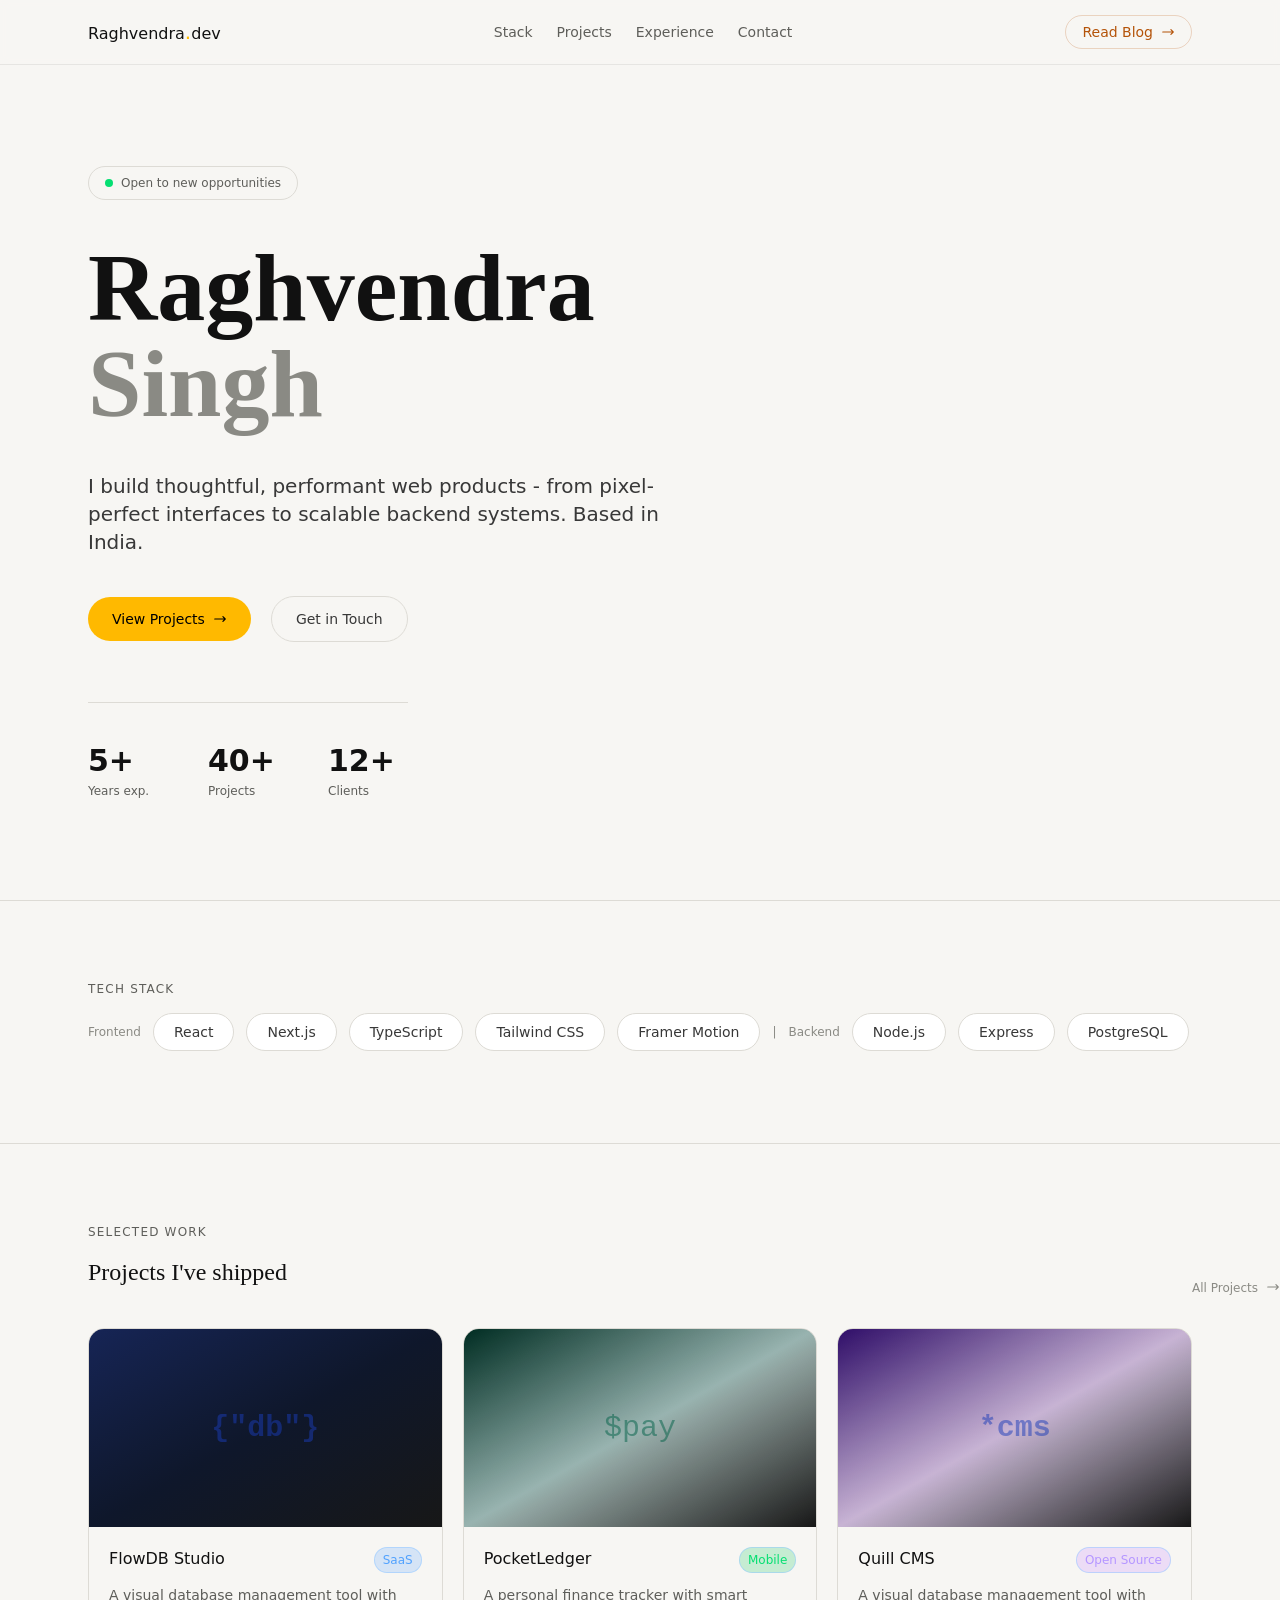
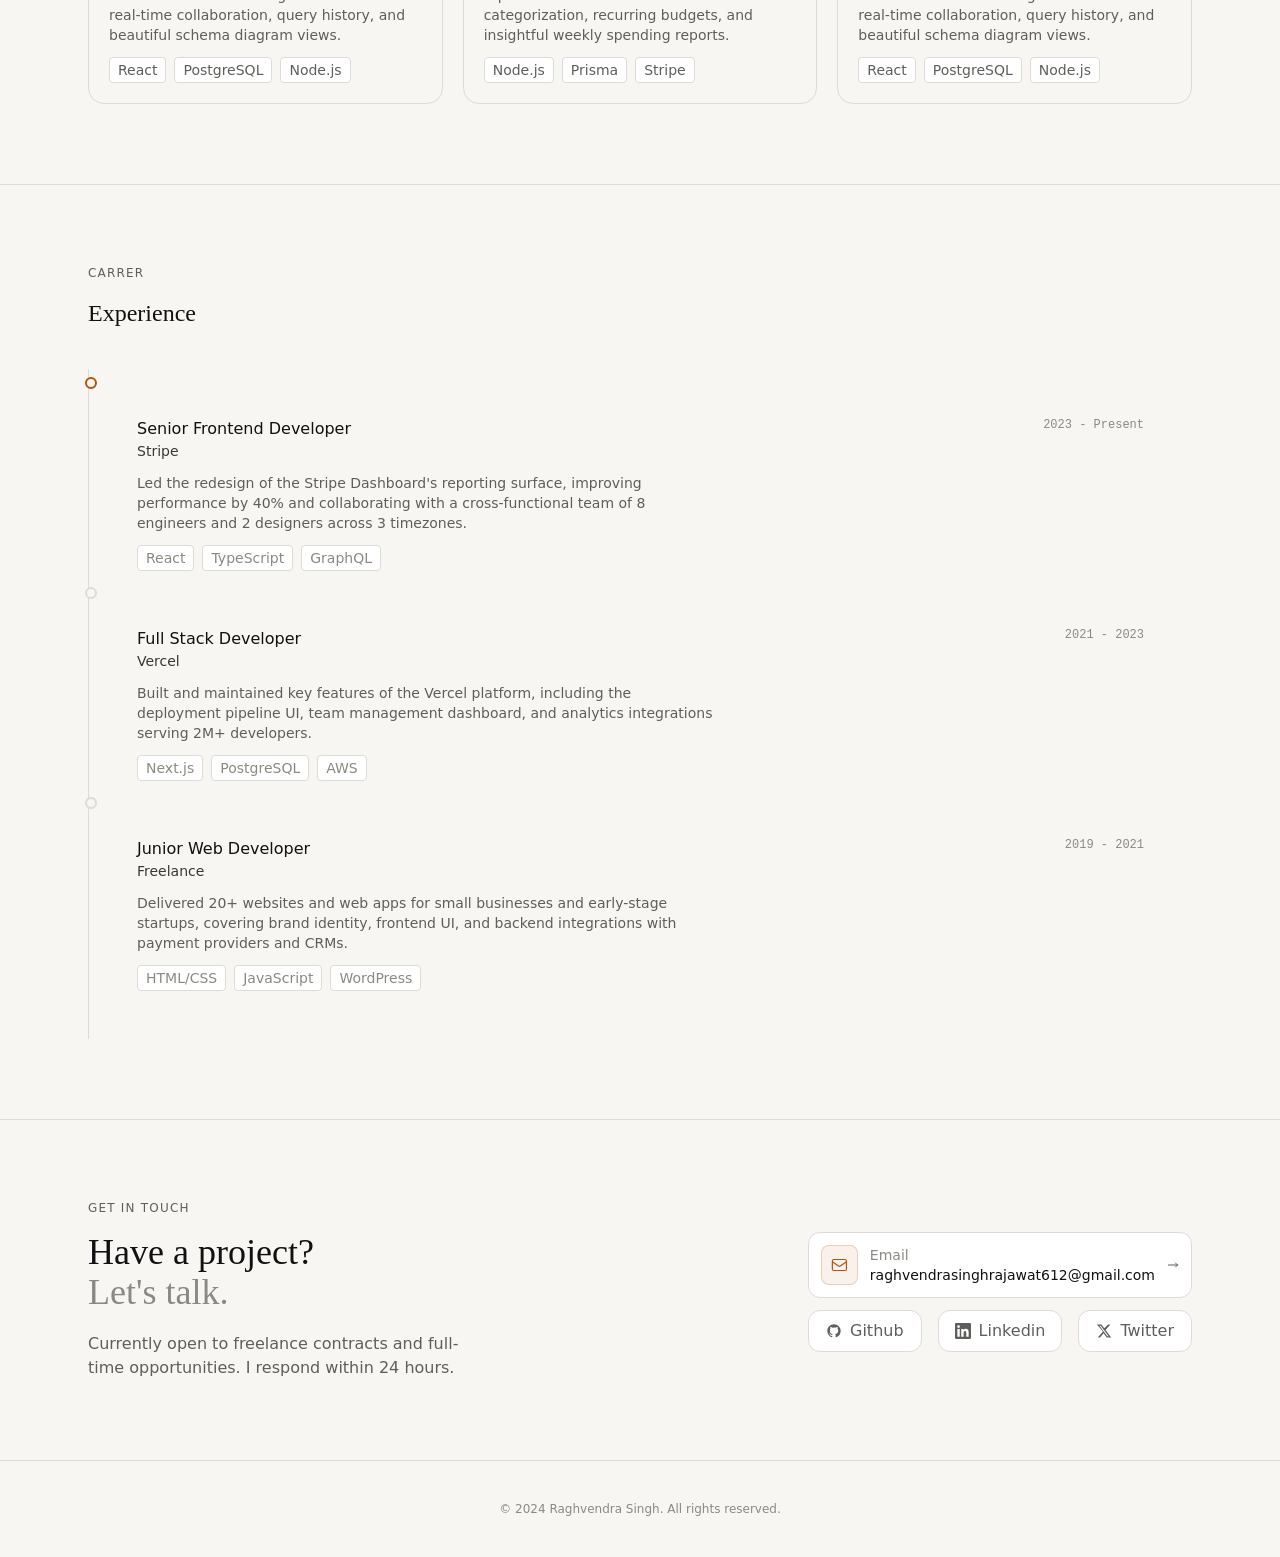
==== commit d047059e: "Update index.html" ====
--- a/index.html
+++ b/index.html
@@ -446,11 +446,11 @@
   <footer>
     <section class="border-t border-(--border) py-10">
       <div class="flex justify-center mx-auto px-6 text-xs text-(--text-4)">
-        © 2024 Nishant Saini. All rights reserved.
+        © 2024 Raghvendra Singh. All rights reserved.
       </div>
 
     </section>
   </footer>
 </body>
 
-</html>+</html>
